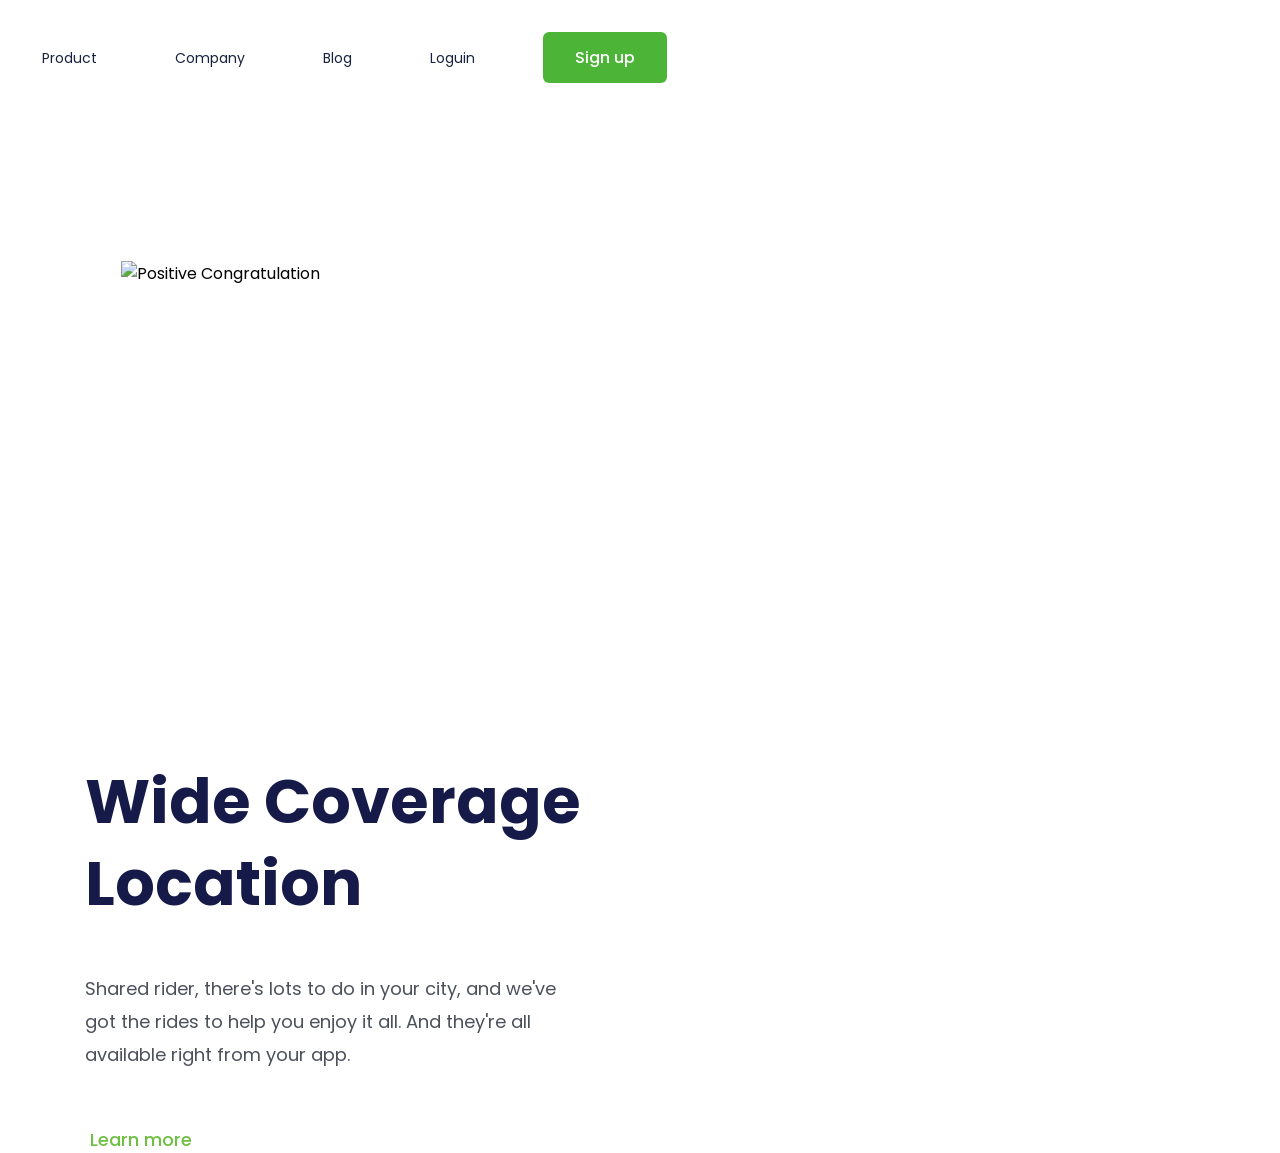
==== Desafio2.html @ 0f454e6f "meu segundo commit" ====
<!DOCTYPE html>
<html lang="en">
<head>
    <meta charset="UTF-8">
    <meta name="viewport" content="width=device-width, initial-scale=1.0">
    <title>Desafio2</title>
    <link rel="stylesheet" href="./Desafio2.css">
    <link rel="preconnect" href="https://fonts.googleapis.com">
<link rel="preconnect" href="https://fonts.gstatic.com" crossorigin>
<link href="https://fonts.googleapis.com/css2?family=Poppins:ital,wght@0,100;0,200;0,300;0,400;0,500;0,600;0,700;0,800;0,900;1,100;1,200;1,300;1,400;1,500;1,600;1,700;1,800;1,900&display=swap" rel="stylesheet">
</head>
<body>
    <header>
        <a class="headertop">Product</a>
        <a class="headertop">Company</a>
        <a class="headertop">Blog</a>
        <a class="headertop">Loguin</a>
        <button class=" button-1">Sign up</button>
    </header>
    <div class="container">
        <img src="./img/(Positive) Congratulation You get 40 point for your ride.png" alt="Positive Congratulation">
    <section>
        <h1>Wide Coverage Location</h1>
        <p>Shared rider, there's lots to do in your city, and we've got the rides to help you enjoy it all. And they're all available right from your app.</p>
        <button class="button-2">Learn more</button>
    </section>
    </div>

</body>
</html>
---- Desafio2.css ----
*{
    margin: 0;
    padding: 0;
    box-sizing: border-box;
    font-family: 'Poppins', sans-serif;
}

.headertop{
    color: #17233D;
    font-weight: 400;
    font-size: 14px;
    line-height: 100%;
    margin-right: 32px;
    margin-left: 42px;
    margin-top: 47px;
    cursor: pointer;
    color: #17233D;
    text-align: center;

}
.button-1{
    background: #4cb538;
    width: 124px;
    height: 51px;
    border: none;
    border-radius: 6px;
    color: #ffffff;
    font-weight: 500;
    font-size: 16px;
    line-height: 100%;
    cursor: pointer;
    margin-top: 32px;
    margin-left: 32px;
}

img{
    width: 596px;
    height: 500px;
    margin: 178px 0 0 121px;
    display: inline-block;
}

section{
    display: inline-block;
    margin-left: 85px;
}

h1{
    color: #161a49;
    width: 582px;
    height: 164px;
    font-weight: 700;
    font-size: 62px;
    line-height: 82px;
    margin-bottom: 47px;
}

p{
    width: 493px;
    height: 99px;
    font-weight: 400;
    font-size: 18px;
    line-height: 33px;
    margin-bottom: 55px;
    color: #4b505a;
    
}

.button-2{
    color: #6fbf44;
    width: 112px;
    height: 27px;
    font-weight: 500;
    font-size: 18px;
    line-height: 100%;
    border: none;
    cursor: pointer;
    background: transparent;
}

@media screen and (max-width: 900px){
    .headertop{
        display: none;
    }

    section{
        padding: 0;
        margin: 0;
    }
    .button-1{
        width: 91px;
        height: 31px;
        margin-top: 17px; 
        margin-left: 260px;
        font-size: 12px;
        line-height: 12px;
        letter-spacing: 1px;
    }

   img{
    display: block;
    width: 312px;
    height: 288px;
    position: fixed;
    margin: 420px 39px 22px 39px;
   }
    
   h1{
    width: 278px;
    height: 60px;
    font-weight: 700;
    font-size: 30px;
    line-height: 30px;
    text-align: center;
    letter-spacing: 0.6px;
    margin: 76px 55px 0 55px;
   }

   p{
    width: 304px;
    height: 165px;
    font-weight: 400;
    font-size: 18px;
    line-height: 33px;
    text-align: center;
    margin: 29px auto 0 auto;
   }

   .button-2{
    width: 112px;
    height: 27px;
    font-size: 18px;
    margin: 26px 139px 0 139px;
   }


}
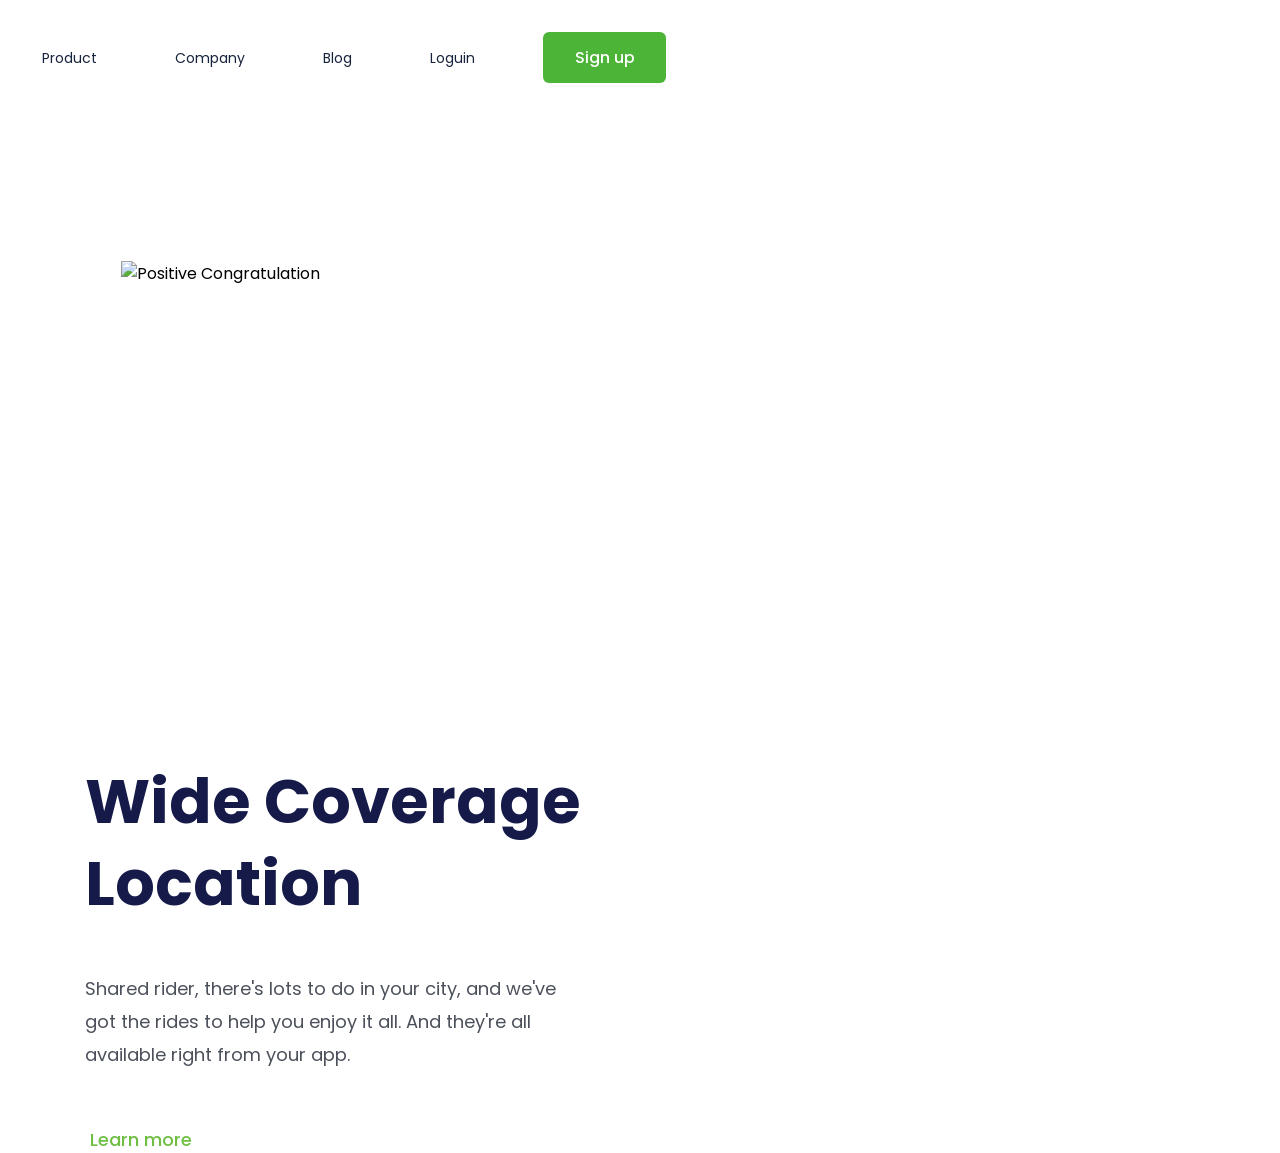
==== commit 9072bd68: "Meu segundo Desafio" ====
--- a/Desafio2.html
+++ b/Desafio2.html
@@ -3,7 +3,7 @@
 <head>
     <meta charset="UTF-8">
     <meta name="viewport" content="width=device-width, initial-scale=1.0">
-    <title>Desafio2</title>
+    <title>Desafio2-</title>
     <link rel="stylesheet" href="./Desafio2.css">
     <link rel="preconnect" href="https://fonts.googleapis.com">
 <link rel="preconnect" href="https://fonts.gstatic.com" crossorigin>
--- a/Desafio2.css
+++ b/Desafio2.css
@@ -20,7 +20,7 @@
 }
 .button-1{
     background: #4cb538;
-    width: 124px;
+    width: 123px;
     height: 51px;
     border: none;
     border-radius: 6px;
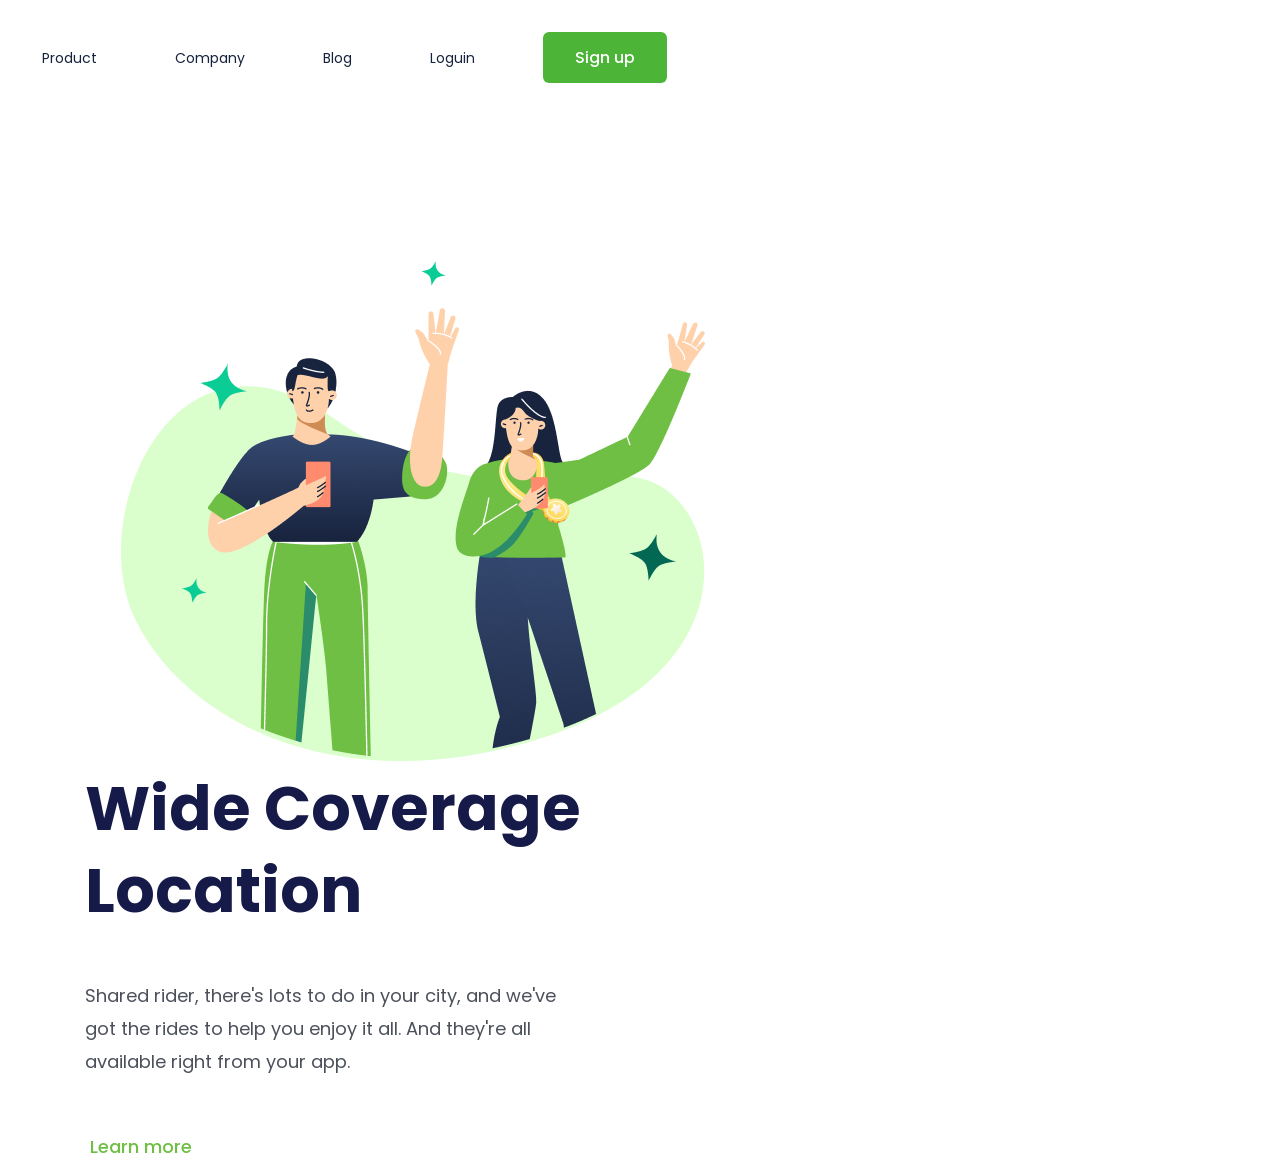
==== commit 84825d1e: "terceiro commit" ====
--- a/Desafio2.html
+++ b/Desafio2.html
@@ -3,7 +3,7 @@
 <head>
     <meta charset="UTF-8">
     <meta name="viewport" content="width=device-width, initial-scale=1.0">
-    <title>Desafio2-</title>
+    <title>Desafio2</title>
     <link rel="stylesheet" href="./Desafio2.css">
     <link rel="preconnect" href="https://fonts.googleapis.com">
 <link rel="preconnect" href="https://fonts.gstatic.com" crossorigin>
--- a/Desafio2.css
+++ b/Desafio2.css
@@ -20,7 +20,7 @@
 }
 .button-1{
     background: #4cb538;
-    width: 123px;
+    width: 124px;
     height: 51px;
     border: none;
     border-radius: 6px;
